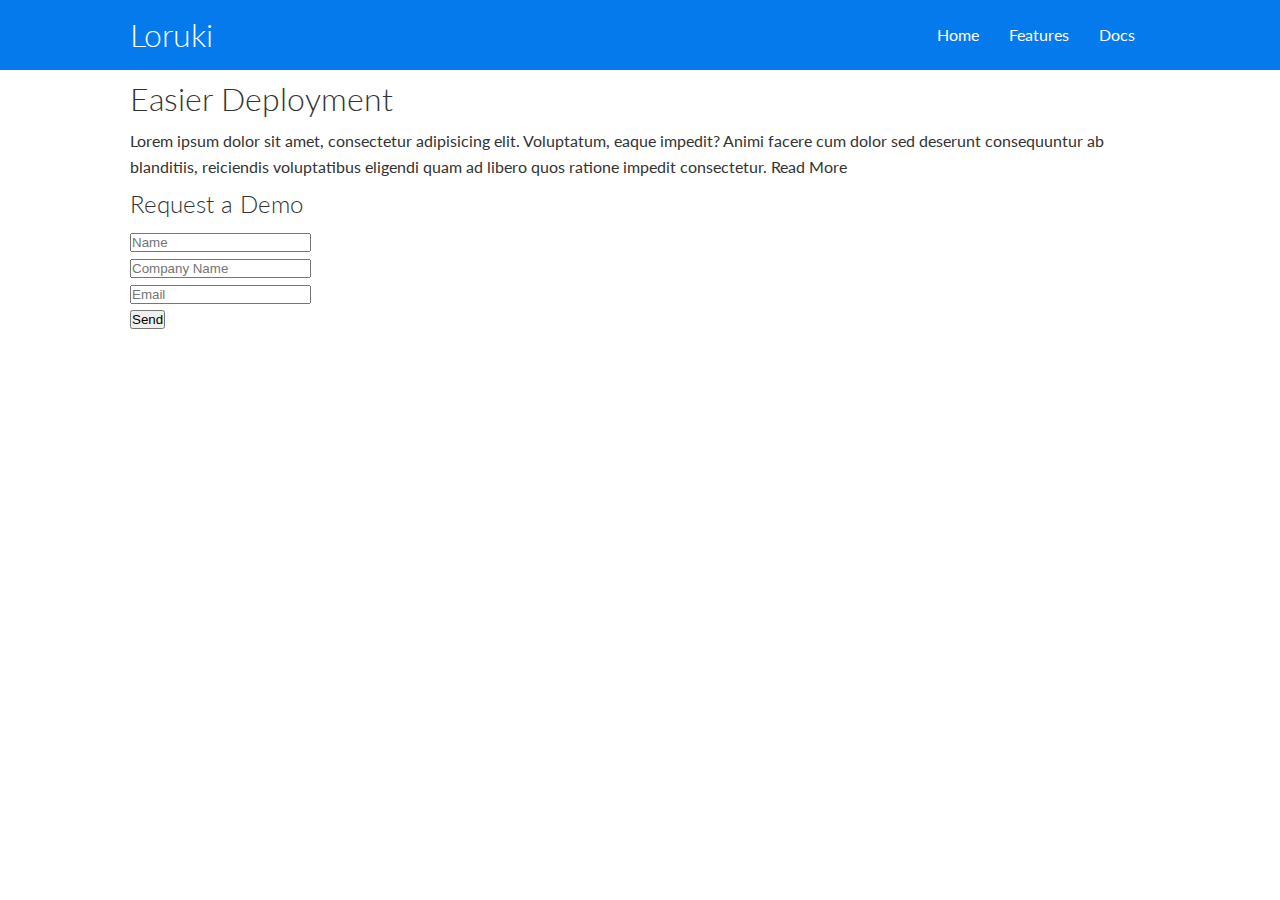
==== index.html @ 0d8c2b9a "added form elements" ====
<!DOCTYPE html>
<html lang="en">
<head>
  <meta charset="UTF-8">
  <meta http-equiv="X-UA-Compatible" content="IE=edge">
  <meta name="viewport" content="width=device-width, initial-scale=1.0">
  <link rel="stylesheet" href="https://cdnjs.cloudflare.com/ajax/libs/font-awesome/5.15.3/css/all.min.css" integrity="sha512-iBBXm8fW90+nuLcSKlbmrPcLa0OT92xO1BIsZ+ywDWZCvqsWgccV3gFoRBv0z+8dLJgyAHIhR35VZc2oM/gI1w==" crossorigin="anonymous" />
  <link rel="stylesheet" href="/css/style.css">
  <title>Loruki | Cloud Hosting for Everyone</title>
</head>
<body>
  <!-- Navbar -->
  <div class="navbar">
    <div class="container flex">
      <h1 class="logo">Loruki</h1>
      <nav>
        <ul>
          <li><a href="index.html">Home</a></li>
          <li><a href="features.html">Features</a></li>
          <li><a href="docs.html">Docs</a></li>
        </ul>
      </nav>
    </div>
  </div>

  <!-- Showcase -->
  <section class="showcase">
    <div class="container grid">
      <div class="showcase-text">
        <h1>Easier Deployment</h1>
        <p>Lorem ipsum dolor sit amet, consectetur adipisicing elit. Voluptatum, eaque impedit? Animi facere cum dolor sed deserunt consequuntur ab blanditiis, reiciendis voluptatibus eligendi quam ad libero quos ratione impedit consectetur.  <a href="features.html" class="btn btn-outline">Read More</a></p>
      </div>
      <div class="showcase-form card">
        <h2>Request a Demo</h2>
        <form>
          <div class="form-control">
            <input type="text" name="name" placeholder="Name" required>
          </div>
          <div class="form-control">
            <input type="text" name="company" placeholder="Company Name" required>
          </div>
          <div class="form-control">
            <input type="text" name="email" placeholder="Email" required>
          </div>
          <input type="submit" value="Send" class="btn btn-primary">
          
        </form>
      </div>
    </div>
  </section>
  
</body>
</html>
---- css/style.css ----
@import url('https://fonts.googleapis.com/css2?family=Lato:wght@300;400;700&display=swap');

* {
  box-sizing: border-box;
  padding: 0;
  margin: 0;
}

body {
  font-family: 'Lato', sans-serif;
  color: #333;
  line-height: 1.6;
}

ul {
  list-style-type: none;
}

a {
  text-decoration: none;
  color: #333;
}

h1,
h2 {
  font-weight: 300;
  line-height: 1.2;
  margin: 10px 0;
}

p {
  margin: 10px 0;
}

img {
  width: 100%;
}

.navbar {
  background-color: #047aed;
  color: #fff;
  height: 70px;
}

.navbar ul {
  display: flex;
}

.navbar a {
  color: #fff;
  padding: 10px;
  margin: 0 5px;
}

.navbar a:hover {
  border-bottom: 2px white solid;
}

.navbar .flex {
  justify-content: space-between;
}

.container {
  max-width: 1100px;
  margin: 0 auto;
  overflow: auto;
  padding: 0 40px;
}

.flex {
  display: flex;
  justify-content: center;
  align-items: center;
  height: 100%;
}
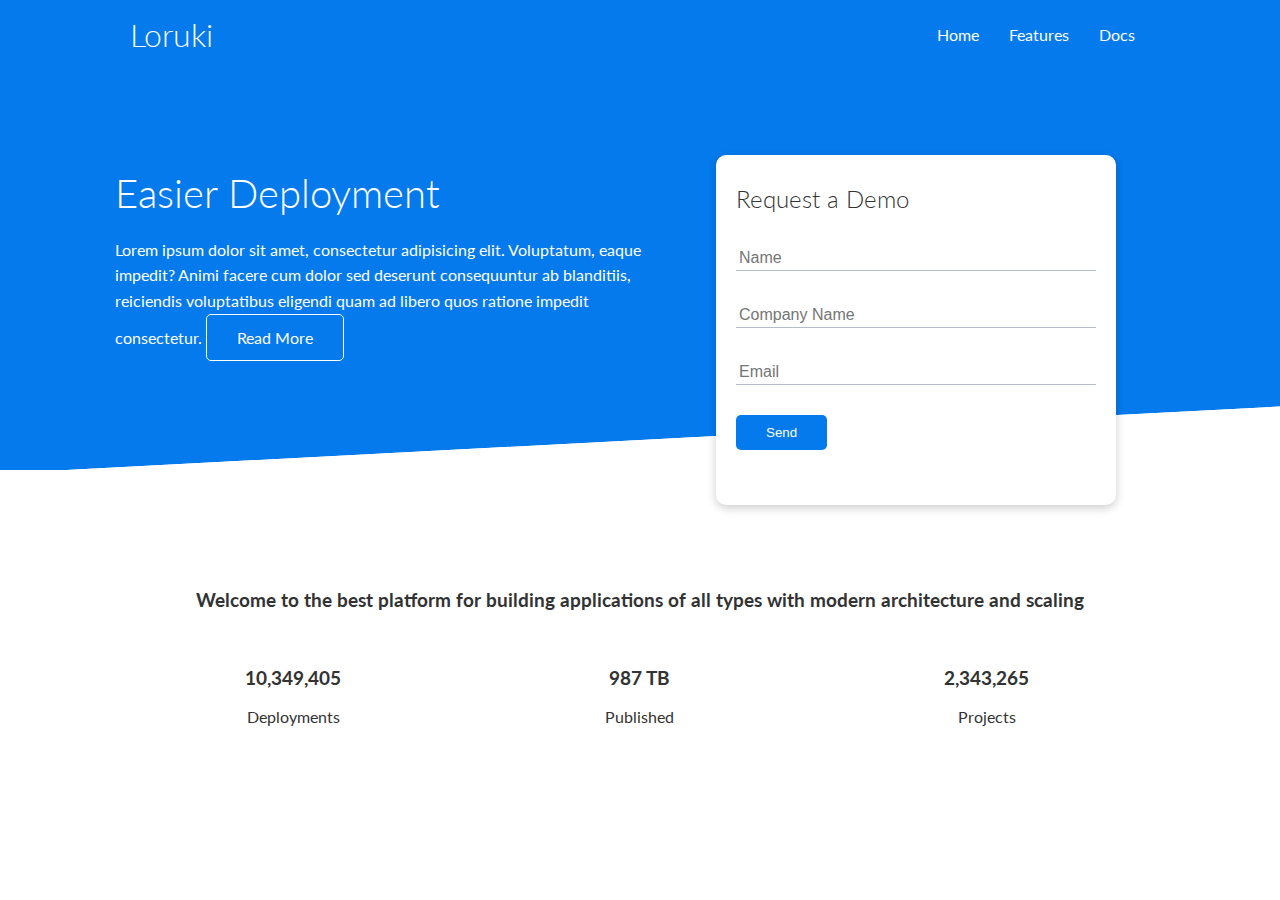
==== commit d1518a67: "separate out utility classes into utilities.css and coded these out" ====
--- a/index.html
+++ b/index.html
@@ -1,53 +1,96 @@
 <!DOCTYPE html>
 <html lang="en">
-<head>
-  <meta charset="UTF-8">
-  <meta http-equiv="X-UA-Compatible" content="IE=edge">
-  <meta name="viewport" content="width=device-width, initial-scale=1.0">
-  <link rel="stylesheet" href="https://cdnjs.cloudflare.com/ajax/libs/font-awesome/5.15.3/css/all.min.css" integrity="sha512-iBBXm8fW90+nuLcSKlbmrPcLa0OT92xO1BIsZ+ywDWZCvqsWgccV3gFoRBv0z+8dLJgyAHIhR35VZc2oM/gI1w==" crossorigin="anonymous" />
-  <link rel="stylesheet" href="/css/style.css">
-  <title>Loruki | Cloud Hosting for Everyone</title>
-</head>
-<body>
-  <!-- Navbar -->
-  <div class="navbar">
-    <div class="container flex">
-      <h1 class="logo">Loruki</h1>
-      <nav>
-        <ul>
-          <li><a href="index.html">Home</a></li>
-          <li><a href="features.html">Features</a></li>
-          <li><a href="docs.html">Docs</a></li>
-        </ul>
-      </nav>
-    </div>
-  </div>
-
-  <!-- Showcase -->
-  <section class="showcase">
-    <div class="container grid">
-      <div class="showcase-text">
-        <h1>Easier Deployment</h1>
-        <p>Lorem ipsum dolor sit amet, consectetur adipisicing elit. Voluptatum, eaque impedit? Animi facere cum dolor sed deserunt consequuntur ab blanditiis, reiciendis voluptatibus eligendi quam ad libero quos ratione impedit consectetur.  <a href="features.html" class="btn btn-outline">Read More</a></p>
-      </div>
-      <div class="showcase-form card">
-        <h2>Request a Demo</h2>
-        <form>
-          <div class="form-control">
-            <input type="text" name="name" placeholder="Name" required>
-          </div>
-          <div class="form-control">
-            <input type="text" name="company" placeholder="Company Name" required>
-          </div>
-          <div class="form-control">
-            <input type="text" name="email" placeholder="Email" required>
-          </div>
-          <input type="submit" value="Send" class="btn btn-primary">
-          
-        </form>
+  <head>
+    <meta charset="UTF-8" />
+    <meta http-equiv="X-UA-Compatible" content="IE=edge" />
+    <meta name="viewport" content="width=device-width, initial-scale=1.0" />
+    <link
+      rel="stylesheet"
+      href="https://cdnjs.cloudflare.com/ajax/libs/font-awesome/5.15.3/css/all.min.css"
+      integrity="sha512-iBBXm8fW90+nuLcSKlbmrPcLa0OT92xO1BIsZ+ywDWZCvqsWgccV3gFoRBv0z+8dLJgyAHIhR35VZc2oM/gI1w=="
+      crossorigin="anonymous"
+    />
+    <link rel="stylesheet" href="/css/utilities.css" />
+    <link rel="stylesheet" href="/css/style.css" />
+    <title>Loruki | Cloud Hosting for Everyone</title>
+  </head>
+  <body>
+    <!-- Navbar -->
+    <div class="navbar">
+      <div class="container flex">
+        <h1 class="logo">Loruki</h1>
+        <nav>
+          <ul>
+            <li><a href="index.html">Home</a></li>
+            <li><a href="features.html">Features</a></li>
+            <li><a href="docs.html">Docs</a></li>
+          </ul>
+        </nav>
       </div>
     </div>
-  </section>
-  
-</body>
-</html>+
+    <!-- Showcase -->
+    <section class="showcase">
+      <div class="container grid">
+        <div class="showcase-text">
+          <h1>Easier Deployment</h1>
+          <p>
+            Lorem ipsum dolor sit amet, consectetur adipisicing elit.
+            Voluptatum, eaque impedit? Animi facere cum dolor sed deserunt
+            consequuntur ab blanditiis, reiciendis voluptatibus eligendi quam ad
+            libero quos ratione impedit consectetur.
+            <a href="features.html" class="btn btn-outline">Read More</a>
+          </p>
+        </div>
+        <div class="showcase-form card">
+          <h2>Request a Demo</h2>
+          <form>
+            <div class="form-control">
+              <input type="text" name="name" placeholder="Name" required />
+            </div>
+            <div class="form-control">
+              <input
+                type="text"
+                name="company"
+                placeholder="Company Name"
+                required
+              />
+            </div>
+            <div class="form-control">
+              <input type="text" name="email" placeholder="Email" required />
+            </div>
+            <input type="submit" value="Send" class="btn btn-primary" />
+          </form>
+        </div>
+      </div>
+    </section>
+
+    <!-- Stats -->
+    <section class="stats">
+      <div class="container">
+        <h3 class="stats-heading text-center my-1">
+          Welcome to the best platform for building applications of all types
+          with modern architecture and scaling
+        </h3>
+
+        <div class="grid grid-3 text-center my-4">
+          <div>
+            <i class="fas fa-server fa-3x"></i>
+            <h3>10,349,405</h3>
+            <p class="text-secondary">Deployments</p>
+          </div>
+          <div>
+            <i class="fas fa-upload fa-3x"></i>
+            <h3>987 TB</h3>
+            <p class="text-secondary">Published</p>
+          </div>
+          <div>
+            <i class="fas fa-project-diagram fa-3x"></i>
+            <h3>2,343,265</h3>
+            <p class="text-secondary">Projects</p>
+          </div>
+        </div>
+      </div>
+    </section>
+  </body>
+</html>
--- a/css/utilities.css
+++ b/css/utilities.css
@@ -0,0 +1,141 @@
+.container {
+  max-width: 1100px;
+  margin: 0 auto;
+  overflow: auto;
+  padding: 0 40px;
+}
+
+.card {
+  background-color: #fff;
+  color: #333;
+  border-radius: 10px;
+  box-shadow: 0 3px 10px rgba(0, 0, 0, 0.2);
+  padding: 20px;
+  margin: 10px;
+}
+
+.btn {
+  display: inline-block;
+  padding: 10px 30px;
+  cursor: pointer;
+  background-color: var(--primary-color);
+  color: #fff;
+  border: none;
+  border-radius: 5px;
+}
+
+.btn-outline {
+  background-color: transparent;
+  border: 1px #fff solid;
+}
+
+.btn:hover {
+  transform: scale(0.98);
+}
+
+.text-center {
+  text-align: center;
+}
+
+.flex {
+  display: flex;
+  justify-content: center;
+  align-items: center;
+  height: 100%;
+}
+
+.grid {
+  display: grid;
+  grid-template-columns: repeat(2, 1fr);
+  gap: 20px;
+  justify-content: center;
+  align-items: center;
+  height: 100%;
+}
+
+.grid-3 {
+  grid-template-columns: repeat(3, 1fr);
+}
+
+/* Margins */
+
+.my-1 {
+  margin: 1rem 0;
+}
+
+.my-2 {
+  margin: 1.5rem 0;
+}
+
+.my-3 {
+  margin: 2rem 0;
+}
+
+.my-4 {
+  margin: 3rem 0;
+}
+
+.my-5 {
+  margin: 4rem 0;
+}
+
+.m-1 {
+  margin: 1rem;
+}
+
+.m-2 {
+  margin: 1.5rem;
+}
+
+.m-3 {
+  margin: 2rem;
+}
+
+.m-4 {
+  margin: 3rem;
+}
+
+.m-5 {
+  margin: 4rem;
+}
+
+/* Padding */
+.py-1 {
+  padding: 1rem 0;
+}
+
+.py-2 {
+  padding: 1.5rem 0;
+}
+
+.py-3 {
+  padding: 2rem 0;
+}
+
+.py-4 {
+  padding: 3rem 0;
+}
+
+.py-5 {
+  padding: 4rem 0;
+}
+
+.p-1 {
+  padding: 1rem;
+}
+
+.p-2 {
+  padding: 1.5rem;
+}
+
+.p-3 {
+  padding: 2rem;
+}
+
+.p-4 {
+  padding: 3rem;
+}
+
+.p-5 {
+  padding: 4rem;
+}
--- a/css/style.css
+++ b/css/style.css
@@ -1,4 +1,8 @@
 @import url('https://fonts.googleapis.com/css2?family=Lato:wght@300;400;700&display=swap');
+
+:root {
+  --primary-color: #047aed;
+}
 
 * {
   box-sizing: border-box;
@@ -37,7 +41,7 @@
 }
 
 .navbar {
-  background-color: #047aed;
+  background-color: var(--primary-color);
   color: #fff;
   height: 70px;
 }
@@ -53,12 +57,83 @@
 }
 
 .navbar a:hover {
-  border-bottom: 2px white solid;
+  border-bottom: 2px #fff solid;
 }
 
 .navbar .flex {
   justify-content: space-between;
 }
+
+/*  Showcase */
+
+.showcase {
+  background-color: var(--primary-color);
+  height: 400px;
+  color: #fff;
+  position: relative;
+}
+
+.showcase h1 {
+  font-size: 40px;
+}
+
+.showcase p {
+  margin: 20px 0;
+}
+
+.showcase .grid {
+  grid-template-columns: 55% 45%;
+  gap: 30px;
+  overflow: visible;
+}
+
+.showcase-form {
+  position: relative;
+  top: 60px;
+  height: 350px;
+  width: 400px;
+  padding: 40px;
+  z-index: 100;
+}
+
+.showcase-form .form-control {
+  margin: 30px 0;
+}
+
+.showcase-form input[type='text'],
+.showcase-form input[type='email'] {
+  border: 0;
+  border-bottom: 1px solid #b4becb;
+  width: 100%;
+  padding: 3px;
+  font-size: 16px;
+}
+
+.showcase-form input:focus {
+  outline: none;
+}
+
+.showcase::before,
+.showcase::after {
+  content: '';
+  position: absolute;
+  height: 100px;
+  bottom: -70px;
+  right: 0;
+  left: 0;
+  background-color: #fff;
+  transform: skewY(-3deg);
+  -webkit-transform: skewY(-3deg);
+  -moz-transform: skewY(-3deg);
+  -ms-transform: skewY(-3deg);
+}
+
+/* Stats */
+.stats {
+  padding-top: 100px;
+}
+
+/* Utilities */
 
 .container {
   max-width: 1100px;
@@ -67,9 +142,50 @@
   padding: 0 40px;
 }
 
+.card {
+  background-color: #fff;
+  color: #333;
+  border-radius: 10px;
+  box-shadow: 0 3px 10px rgba(0, 0, 0, 0.2);
+  padding: 20px;
+  margin: 10px;
+}
+
+.btn {
+  display: inline-block;
+  padding: 10px 30px;
+  cursor: pointer;
+  background-color: var(--primary-color);
+  color: #fff;
+  border: none;
+  border-radius: 5px;
+}
+
+.btn-outline {
+  background-color: transparent;
+  border: 1px #fff solid;
+}
+
+.btn:hover {
+  transform: scale(0.98);
+}
+
 .flex {
   display: flex;
   justify-content: center;
   align-items: center;
   height: 100%;
 }
+
+.grid {
+  display: grid;
+  grid-template-columns: repeat(2, 1fr);
+  gap: 20px;
+  justify-content: center;
+  align-items: center;
+  height: 100%;
+}
+
+.grid-3 {
+  grid-template-columns: repeat(3, 1fr);
+}
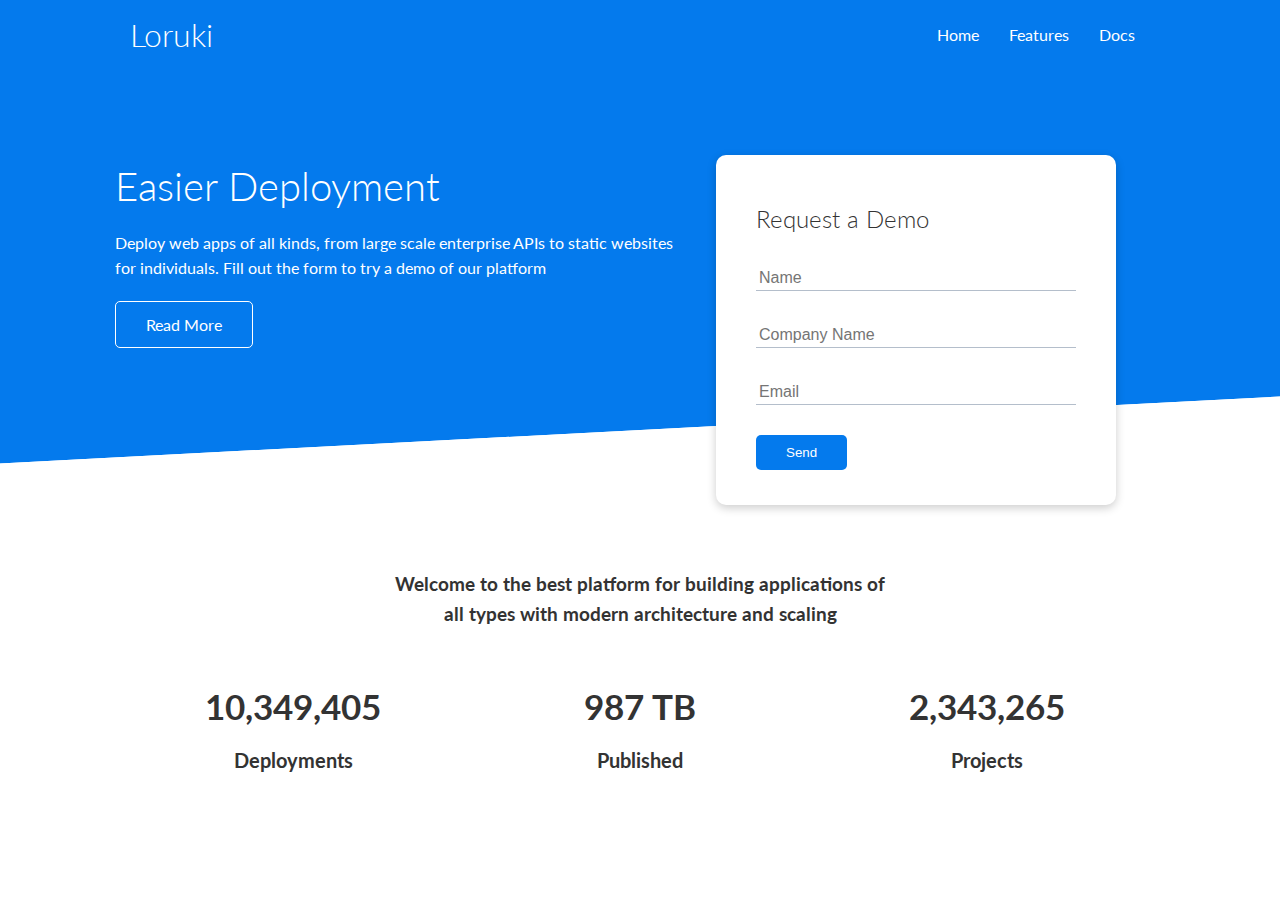
==== commit 43b75f59: "added utilities CSS styles. finished showcase section" ====
--- a/index.html
+++ b/index.html
@@ -35,10 +35,9 @@
         <div class="showcase-text">
           <h1>Easier Deployment</h1>
           <p>
-            Lorem ipsum dolor sit amet, consectetur adipisicing elit.
-            Voluptatum, eaque impedit? Animi facere cum dolor sed deserunt
-            consequuntur ab blanditiis, reiciendis voluptatibus eligendi quam ad
-            libero quos ratione impedit consectetur.
+            Deploy web apps of all kinds, from large scale enterprise APIs to
+            static websites for individuals. Fill out the form to try a demo of
+            our platform
             <a href="features.html" class="btn btn-outline">Read More</a>
           </p>
         </div>
@@ -92,5 +91,7 @@
         </div>
       </div>
     </section>
+
+    <!-- CLI -->
   </body>
 </html>
--- a/css/style.css
+++ b/css/style.css
@@ -87,6 +87,10 @@
   overflow: visible;
 }
 
+.showcase-text .btn {
+  margin: 20px 0;
+}
+
 .showcase-form {
   position: relative;
   top: 60px;
@@ -118,7 +122,7 @@
   content: '';
   position: absolute;
   height: 100px;
-  bottom: -70px;
+  bottom: -60px;
   right: 0;
   left: 0;
   background-color: #fff;
@@ -133,59 +137,16 @@
   padding-top: 100px;
 }
 
-/* Utilities */
-
-.container {
-  max-width: 1100px;
-  margin: 0 auto;
-  overflow: auto;
-  padding: 0 40px;
+.stats-heading {
+  max-width: 500px;
+  margin: auto;
 }
 
-.card {
-  background-color: #fff;
-  color: #333;
-  border-radius: 10px;
-  box-shadow: 0 3px 10px rgba(0, 0, 0, 0.2);
-  padding: 20px;
-  margin: 10px;
+.stats .grid h3 {
+  font-size: 35px;
 }
 
-.btn {
-  display: inline-block;
-  padding: 10px 30px;
-  cursor: pointer;
-  background-color: var(--primary-color);
-  color: #fff;
-  border: none;
-  border-radius: 5px;
+.stats .grid p {
+  font-size: 20px;
+  font-weight: bold;
 }
-
-.btn-outline {
-  background-color: transparent;
-  border: 1px #fff solid;
-}
-
-.btn:hover {
-  transform: scale(0.98);
-}
-
-.flex {
-  display: flex;
-  justify-content: center;
-  align-items: center;
-  height: 100%;
-}
-
-.grid {
-  display: grid;
-  grid-template-columns: repeat(2, 1fr);
-  gap: 20px;
-  justify-content: center;
-  align-items: center;
-  height: 100%;
-}
-
-.grid-3 {
-  grid-template-columns: repeat(3, 1fr);
-}
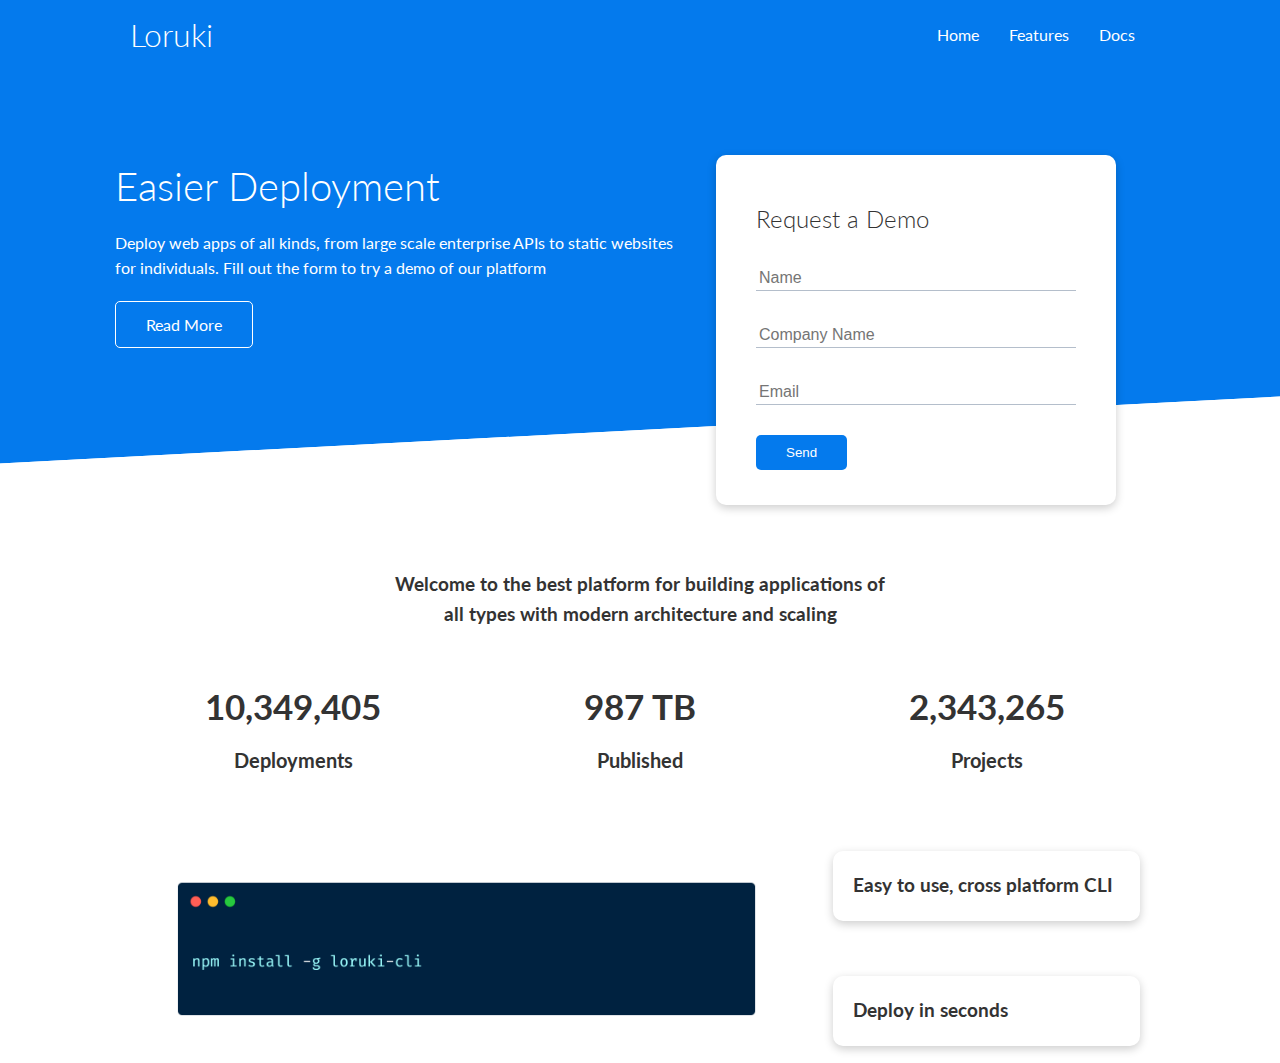
==== commit b6af30a1: "completed CLI section and styling" ====
--- a/index.html
+++ b/index.html
@@ -93,5 +93,16 @@
     </section>
 
     <!-- CLI -->
+    <section class="cli">
+      <div class="container grid">
+        <img src="/images/cli.png" alt="cli screenshot" />
+        <div class="card">
+          <h3>Easy to use, cross platform CLI</h3>
+        </div>
+        <div class="card">
+          <h3>Deploy in seconds</h3>
+        </div>
+      </div>
+    </section>
   </body>
 </html>
--- a/css/style.css
+++ b/css/style.css
@@ -150,3 +150,14 @@
   font-size: 20px;
   font-weight: bold;
 }
+
+/* CLI */
+.cli .grid {
+  grid-template-columns: repeat(3, 1fr);
+  grid-template-rows: repeat(2, 1fr);
+}
+
+.cli .grid > *:first-child {
+  grid-column: 1 / span 2;
+  grid-row: 1 / span 2;
+}
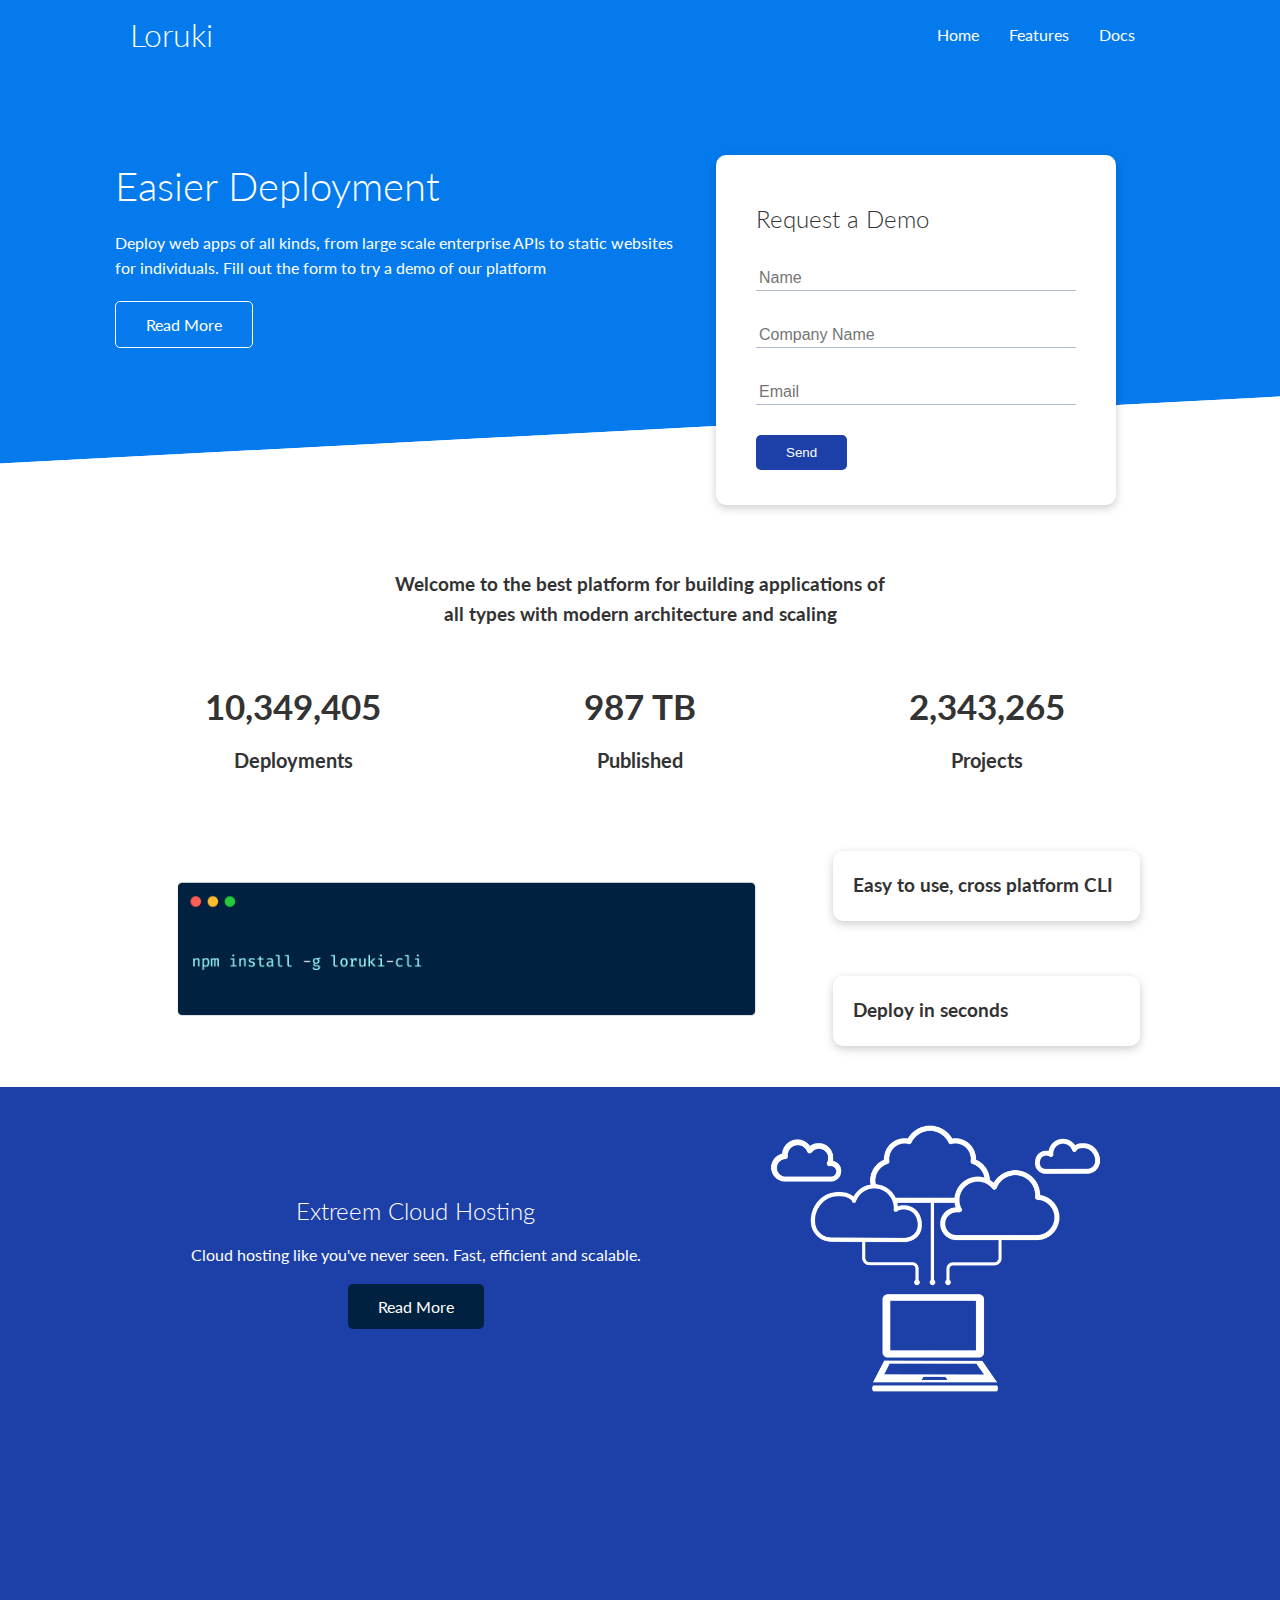
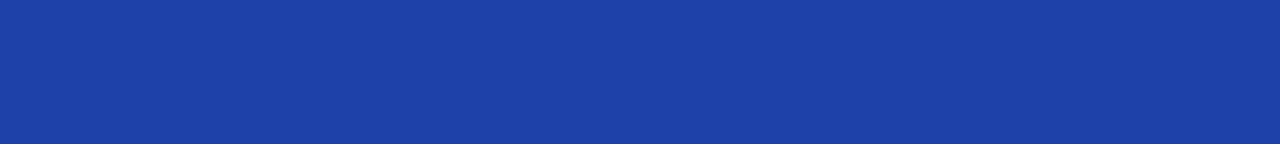
==== commit 408832e6: "Started cloud computing section and styling same" ====
--- a/index.html
+++ b/index.html
@@ -104,5 +104,17 @@
         </div>
       </div>
     </section>
+    <section class="cloud bg-primary my-2 py-2">
+      <div class="container grid">
+        <div class="text-center">
+          <h2 class="lg">Extreem Cloud Hosting</h2>
+          <p class="lead my-1">
+            Cloud hosting like you've never seen. Fast, efficient and scalable.
+          </p>
+          <a href="features.html" class="btn btn-dark">Read More</a>
+        </div>
+        <img src="/images/cloud.png" alt="cloud computing infographic" />
+      </div>
+    </section>
   </body>
 </html>
--- a/css/utilities.css
+++ b/css/utilities.css
@@ -31,6 +31,32 @@
 
 .btn:hover {
   transform: scale(0.98);
+}
+
+/* Backgrounds & Coloured Btns */
+
+.bg-primary,
+.btn-primary {
+  background-color: var(--secondary-color);
+  color: #fff;
+}
+
+.bg-secondary,
+.btn-secondary {
+  background-color: var(--primary-color);
+  color: #fff;
+}
+
+.bg-dark,
+.btn-dark {
+  background-color: var(--dark-color);
+  color: #fff;
+}
+
+.bg-light,
+.btn-light {
+  background-color: var(--light-color);
+  color: #333;
 }
 
 .text-center {
--- a/css/style.css
+++ b/css/style.css
@@ -2,6 +2,9 @@
 
 :root {
   --primary-color: #047aed;
+  --secondary-color: #1c3fa8;
+  --dark-color: #002240;
+  --light-color: #f4f4f4;
 }
 
 * {
@@ -161,3 +164,9 @@
   grid-column: 1 / span 2;
   grid-row: 1 / span 2;
 }
+
+/* Cloud */
+.cloud .grid {
+  grid-template-columns: 4fr 3fr;
+  grid-template-rows: repeat(2, 1fr);
+}
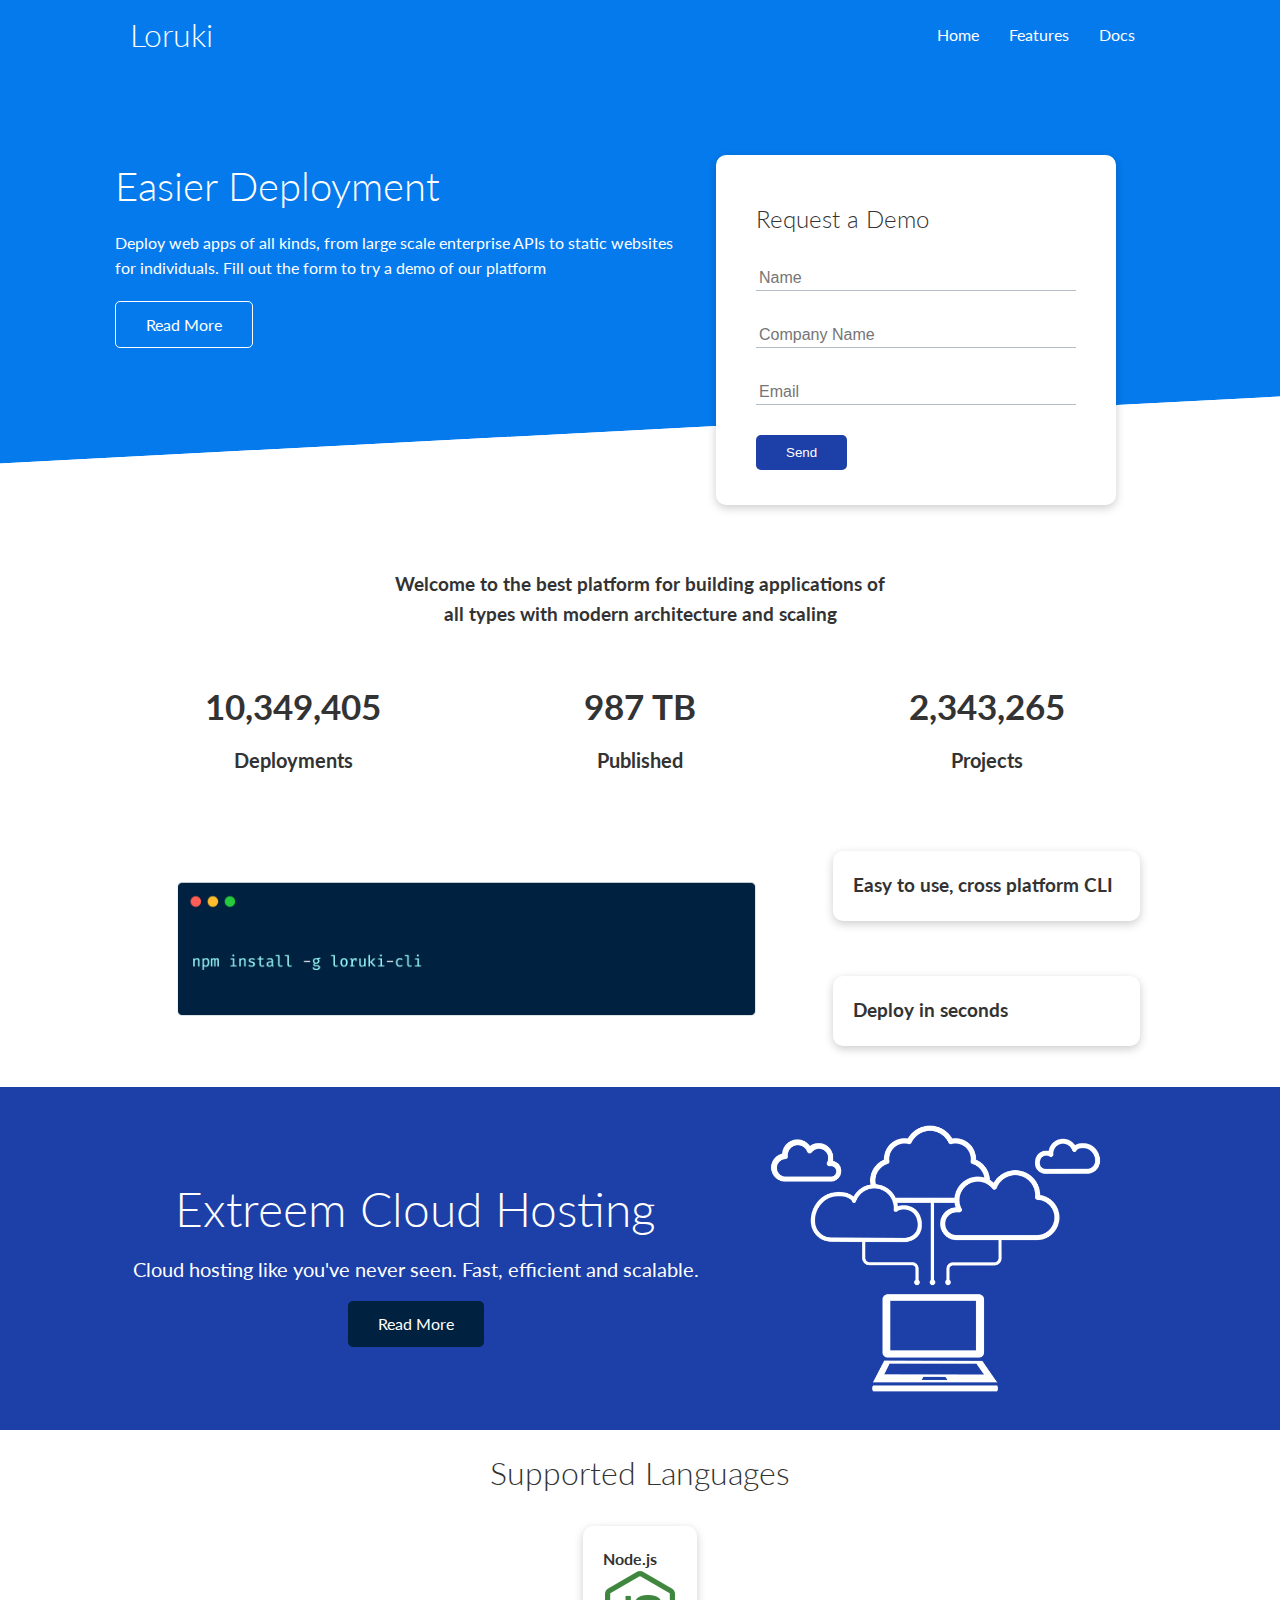
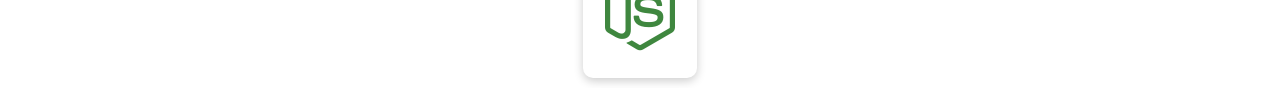
==== commit fc52af29: "begin language section.  finished cloud section & styling." ====
--- a/index.html
+++ b/index.html
@@ -116,5 +116,17 @@
         <img src="/images/cloud.png" alt="cloud computing infographic" />
       </div>
     </section>
+    <!-- Languages -->
+    <section class="languages">
+      <h2 class="md text-center my-2">
+        Supported Languages
+      </h2>
+      <div class="container flex">
+        <div class="card">
+          <h4>Node.js</h4>
+          <img src="/images/logos/node.png" alt="nodejs logo" />
+        </div>
+      </div>
+    </section>
   </body>
 </html>
--- a/css/utilities.css
+++ b/css/utilities.css
@@ -57,6 +57,27 @@
 .btn-light {
   background-color: var(--light-color);
   color: #333;
+}
+
+/* Text Sizes */
+.lead {
+  font-size: 20px;
+}
+
+.sm {
+  font-size: 1rem;
+}
+
+.md {
+  font-size: 2rem;
+}
+
+.lg {
+  font-size: 3rem;
+}
+
+.xl {
+  font-size: 4rem;
 }
 
 .text-center {
--- a/css/style.css
+++ b/css/style.css
@@ -168,5 +168,4 @@
 /* Cloud */
 .cloud .grid {
   grid-template-columns: 4fr 3fr;
-  grid-template-rows: repeat(2, 1fr);
 }
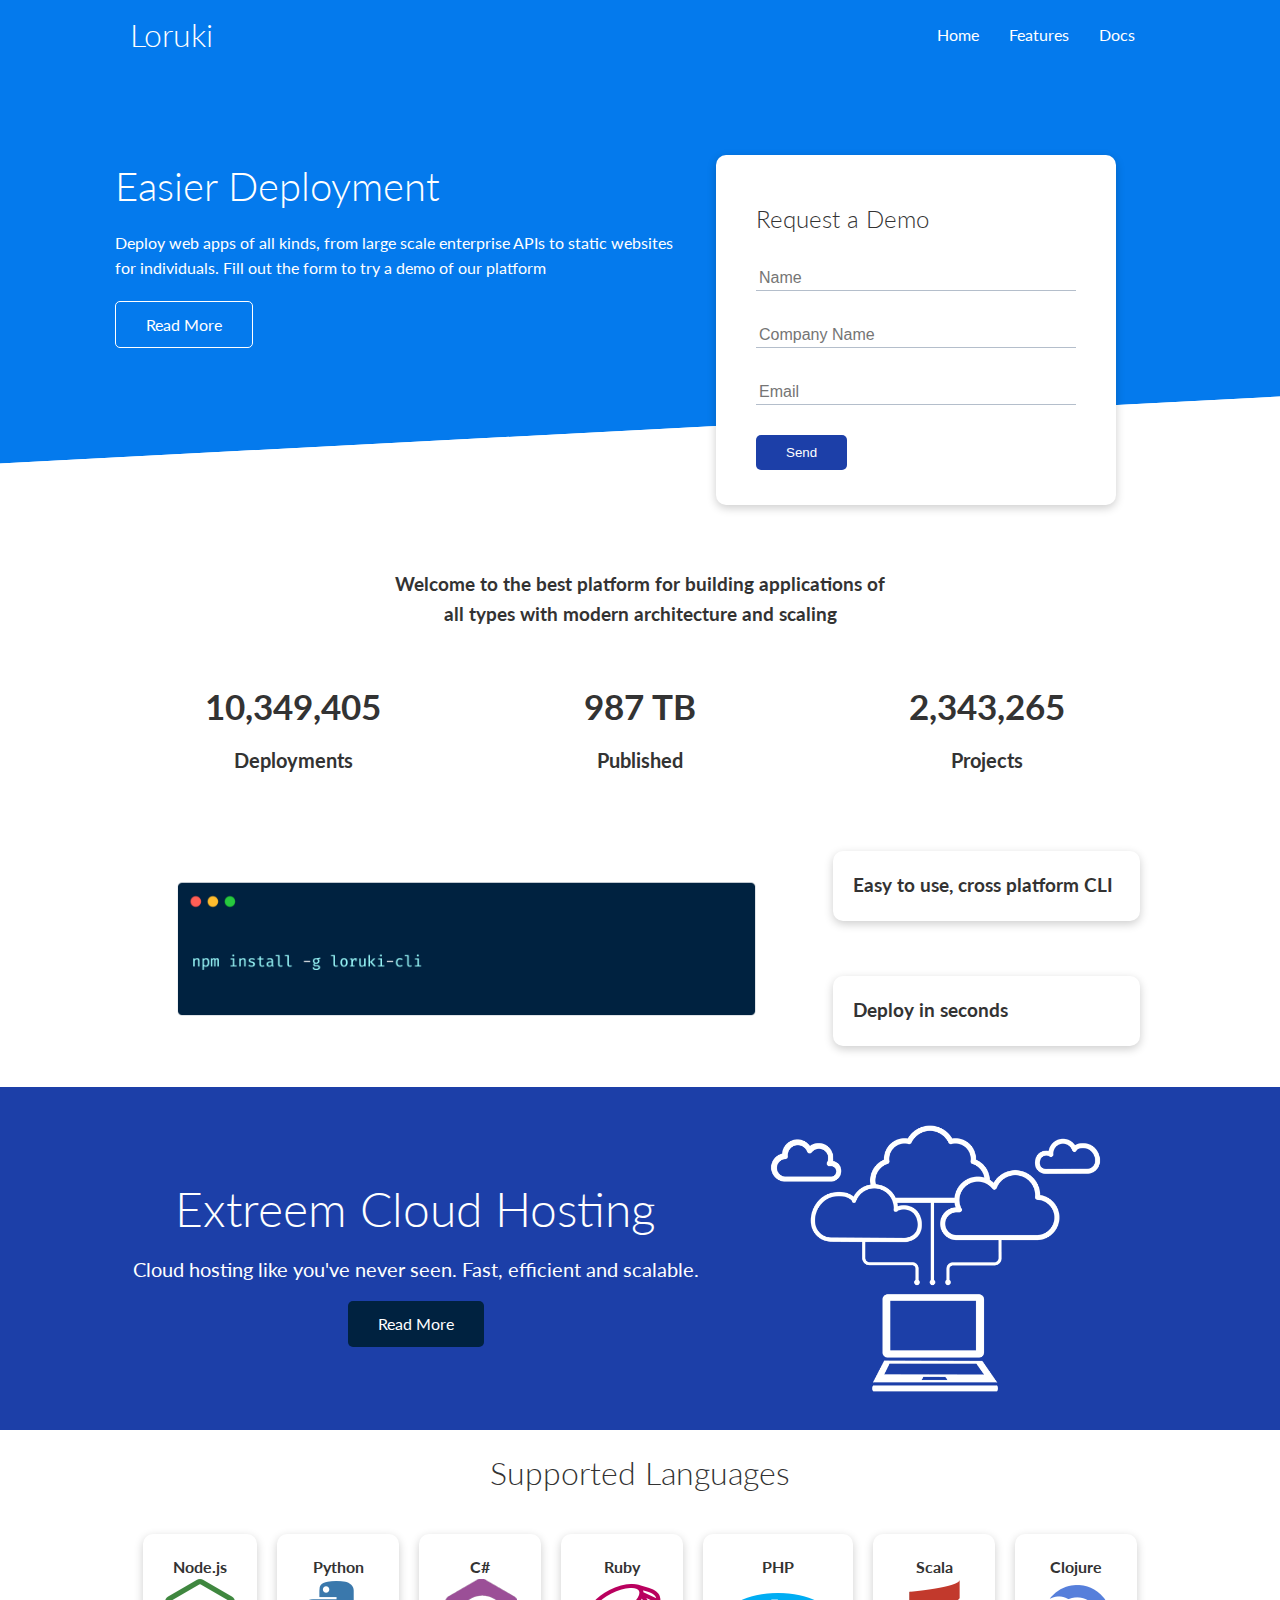
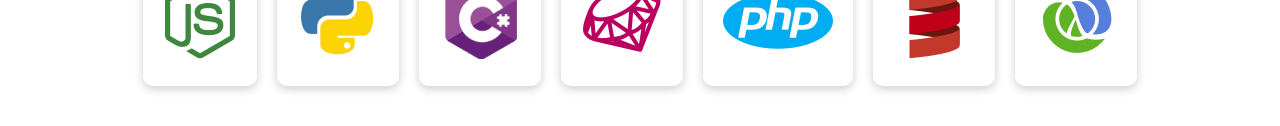
==== commit 7d94ed93: "working on language section" ====
--- a/index.html
+++ b/index.html
@@ -126,6 +126,30 @@
           <h4>Node.js</h4>
           <img src="/images/logos/node.png" alt="nodejs logo" />
         </div>
+        <div class="card">
+          <h4>Python</h4>
+          <img src="/images/logos/python.png" alt="python logo" />
+        </div>
+        <div class="card">
+          <h4>C#</h4>
+          <img src="/images/logos/csharp.png" alt="c sharp logo" />
+        </div>
+        <div class="card">
+          <h4>Ruby</h4>
+          <img src="/images/logos/ruby.png" alt="ruby logo" />
+        </div>
+        <div class="card">
+          <h4>PHP</h4>
+          <img src="/images/logos/php.png" alt="php logo" />
+        </div>
+        <div class="card">
+          <h4>Scala</h4>
+          <img src="/images/logos/scala.png" alt="scala logo" />
+        </div>
+        <div class="card">
+          <h4>Clojure</h4>
+          <img src="/images/logos/clojure.png" alt="clojure logo" />
+        </div>
       </div>
     </section>
   </body>
--- a/css/style.css
+++ b/css/style.css
@@ -169,3 +169,14 @@
 .cloud .grid {
   grid-template-columns: 4fr 3fr;
 }
+
+/* Languages */
+
+.languages .flex {
+  flex-wrap: wrap;
+}
+
+.languages .card {
+  text-align: center;
+  margin: 18px 10px 40px;
+}
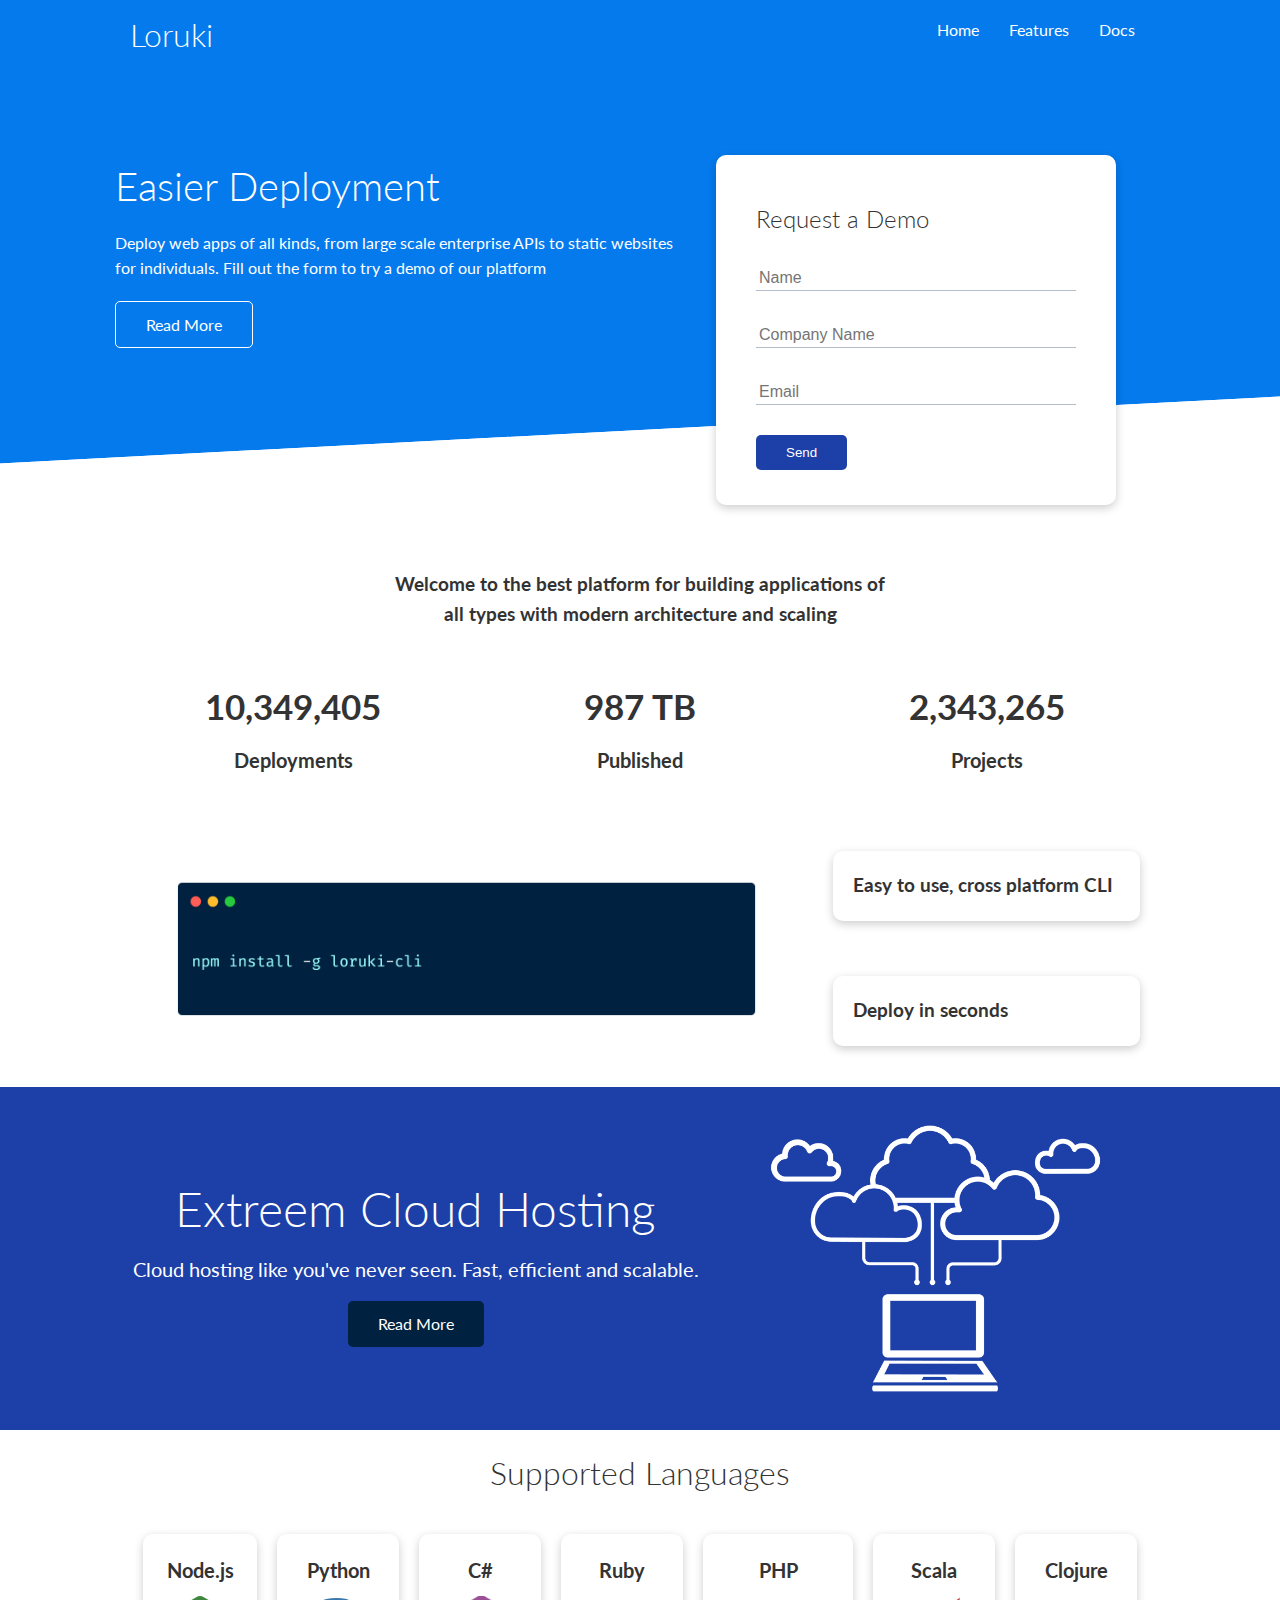
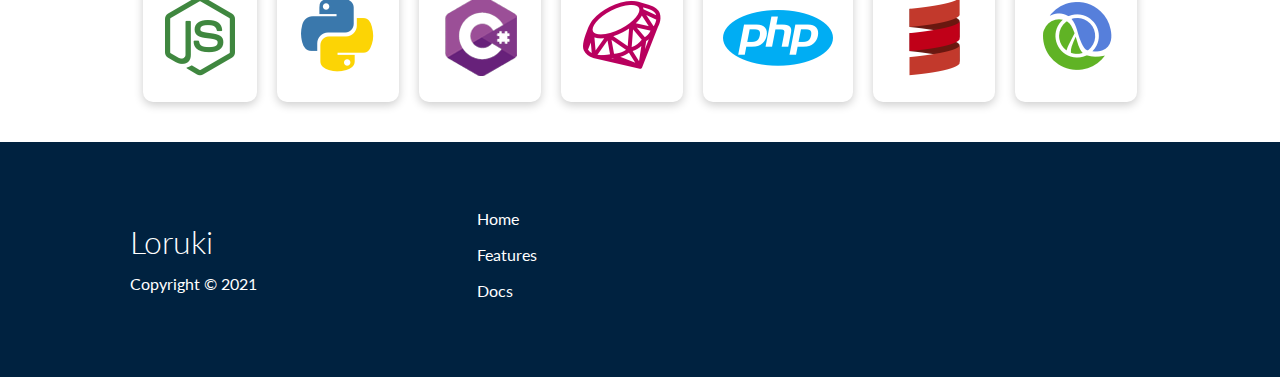
==== commit 253f719f: "completed index.html coding and styling" ====
--- a/index.html
+++ b/index.html
@@ -152,5 +152,28 @@
         </div>
       </div>
     </section>
+
+    <!-- Footer -->
+    <footer class="footer bg-dark py-5">
+      <div class="container grid grid-3">
+        <div>
+          <h1>Loruki</h1>
+          <p>Copyright &copy; 2021</p>
+        </div>
+        <nav>
+          <ul>
+            <li><a href="index.html">Home</a></li>
+            <li><a href="features.html">Features</a></li>
+            <li><a href="docs.html">Docs</a></li>
+          </ul>
+        </nav>
+        <div class="social">
+          <a href="#"><i class="fab fa-github fa-2x"></i></a>
+          <a href="#"><i class="fab fa-facebook fa-2x"></i></a>
+          <a href="#"><i class="fab fa-instagram fa-2x"></i></a>
+          <a href="#"><i class="fab fa-twitter fa-2x"></i></a>
+        </div>
+      </div>
+    </footer>
   </body>
 </html>
--- a/css/utilities.css
+++ b/css/utilities.css
@@ -50,6 +50,15 @@
 .bg-dark,
 .btn-dark {
   background-color: var(--dark-color);
+  color: #fff;
+}
+
+.bg-primary a,
+.btn-primary a,
+.bg-secondary a,
+.btn-secondary a,
+.bg-dark a,
+.btn-dark a {
   color: #fff;
 }
 
--- a/css/style.css
+++ b/css/style.css
@@ -179,4 +179,82 @@
 .languages .card {
   text-align: center;
   margin: 18px 10px 40px;
-}
+  transition: transform 0.2s ease-in;
+}
+
+.languages .card h4 {
+  font-size: 20px;
+  margin-bottom: 10px;
+}
+
+.languages .card:hover {
+  transform: translateY(-15px);
+}
+
+/* Footer */
+
+nav li {
+  padding-bottom: 10px;
+}
+
+nav a:hover {
+  border-bottom: 2px #fff solid;
+}
+
+.footer .social a {
+  margin: 0 10px;
+}
+
+/* Tablets & Under */
+
+@media (max-width: 768px) {
+  .grid,
+  .showcase .grid,
+  .stats .grid,
+  .cli .grid,
+  .cloud .grid {
+    grid-template-columns: 1fr;
+    grid-template-rows: 1fr;
+  }
+
+  .showcase {
+    height: auto;
+  }
+
+  .showcase-text {
+    text-align: center;
+    margin-top: 40px;
+  }
+
+  .showcase-form {
+    justify-self: center;
+    margin: auto;
+  }
+
+  .cli .grid > *:first-child {
+    grid-column: 1;
+    grid-row: 1;
+  }
+
+  .cli .card {
+    max-width: 70%;
+    justify-self: center;
+  }
+}
+
+/* Mobile */
+
+@media (max-width: 500px) {
+  .navbar {
+    height: 110px;
+  }
+
+  .navbar .flex {
+    flex-direction: column;
+  }
+
+  .navbar ul {
+    padding: 10px;
+    background-color: rgba(0, 0, 0, 0.1);
+  }
+}
